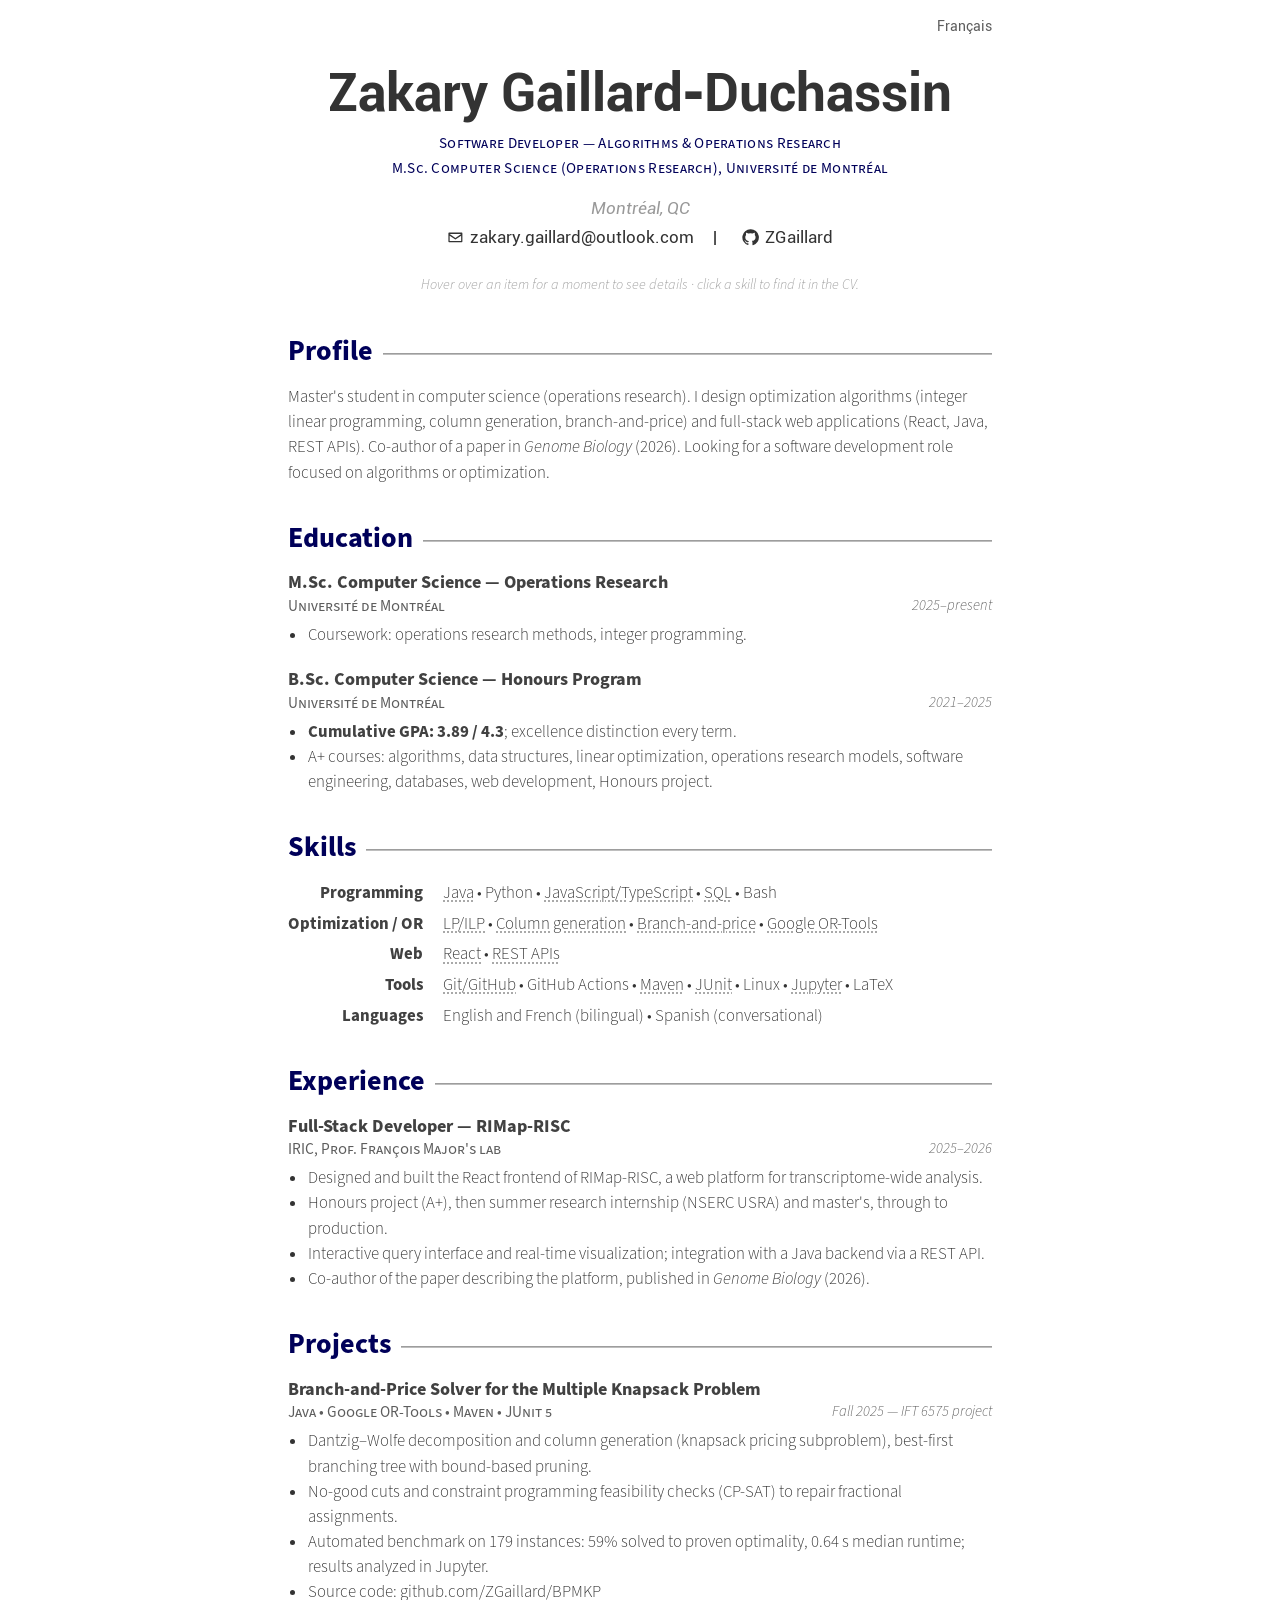
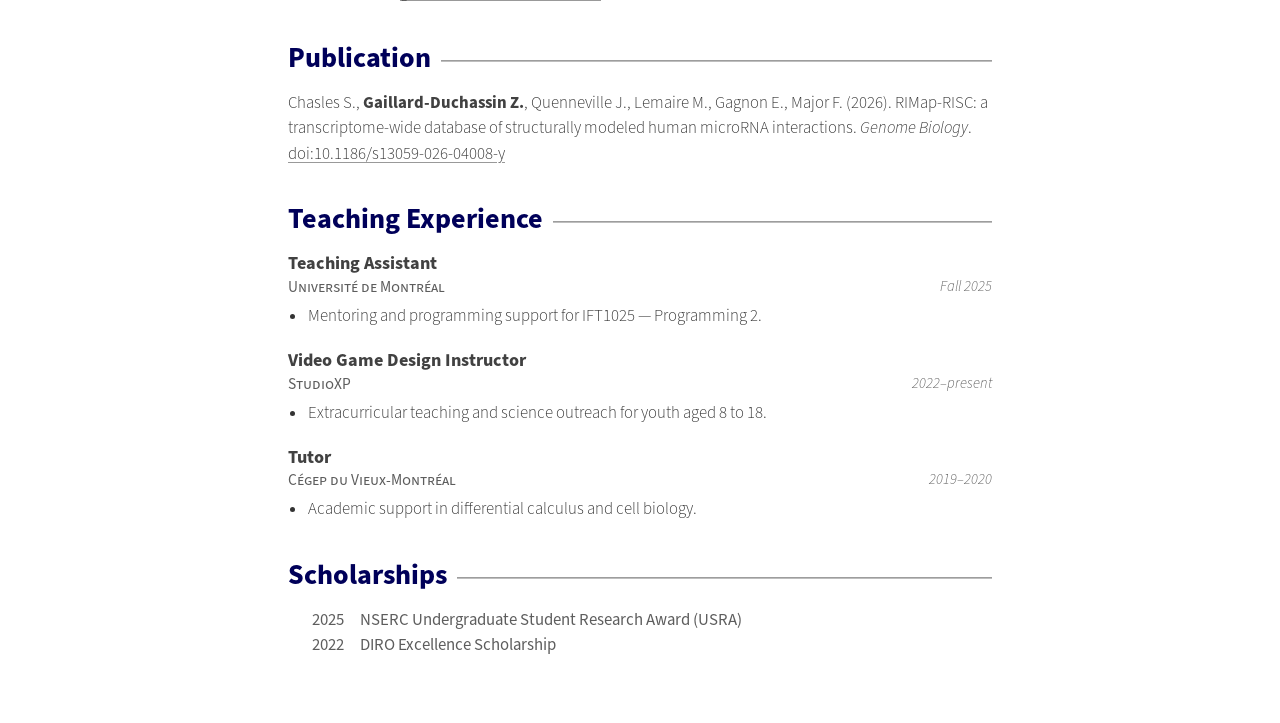
==== en/index.html @ 0fbe746b "Add English version, language switch and ZG favicon Co-Authored-By: Claude Opus 5.5 <noreply@anthrop" ====
<!doctype html>
<html lang="en">
<head>
  <meta charset="utf-8">
  <meta name="viewport" content="width=device-width, initial-scale=1">
  <title>Zakary Gaillard-Duchassin — CV</title>
  <meta name="description" content="Software developer — algorithms and operations research. M.Sc. Computer Science (Operations Research), Université de Montréal.">
  <meta name="color-scheme" content="light dark">
  <!-- Open Graph (link previews) -->
  <meta property="og:type" content="profile">
  <meta property="og:title" content="Zakary Gaillard-Duchassin — CV">
  <meta property="og:description" content="Software developer — algorithms and operations research. M.Sc. Computer Science (OR), Université de Montréal.">
  <meta property="og:locale" content="en_CA">
  <link rel="canonical" href="https://zgaillard.github.io/en/">
  <link rel="alternate" hreflang="fr" href="https://zgaillard.github.io/">
  <link rel="alternate" hreflang="en" href="https://zgaillard.github.io/en/">
  <link rel="alternate" hreflang="x-default" href="https://zgaillard.github.io/">
  <link rel="icon" href="../favicon.svg" type="image/svg+xml">
  <link rel="icon" href="../favicon.ico" sizes="48x48">
  <link rel="apple-touch-icon" href="../apple-touch-icon.png">
  <script>document.documentElement.classList.add('js');</script>
  <link rel="preload" href="../fonts/SourceSansPro-Light.woff2" as="font" type="font/woff2" crossorigin>
  <link rel="preload" href="../fonts/Roboto-Bold.woff2" as="font" type="font/woff2" crossorigin>
  <link rel="stylesheet" href="../styles.css">
  <script src="../app.js" defer></script>
</head>
<body>
<main class="cv">

  <!-- English version of /index.html. Keep ids and data-skills identical to the French page. -->

  <nav class="lang-switch" aria-label="Language">
    <a href="../" hreflang="fr" lang="fr">Français</a>
  </nav>

  <header class="cv-header">
    <h1 class="name">Zakary Gaillard&#8209;Duchassin</h1>
    <p class="position">Software Developer — Algorithms &amp; Operations Research</p>
    <p class="position">M.Sc. Computer Science (Operations Research), Université de Montréal</p>
    <p class="address">Montréal, QC</p>
    <ul class="social">
      <li>
        <svg class="icon" viewBox="0 0 24 24" aria-hidden="true"><path d="M3 5h18a1 1 0 0 1 1 1v12a1 1 0 0 1-1 1H3a1 1 0 0 1-1-1V6a1 1 0 0 1 1-1Zm.8 2v.3l8.2 5.5 8.2-5.5V7H3.8Zm16.4 2.7-7.6 5.1a1 1 0 0 1-1.2 0L3.8 9.7V17h16.4V9.7Z"/></svg>
        <a class="js-email" data-u="zakary.gaillard" data-d="outlook.com" href="#">zakary.gaillard [at] outlook.com</a>
      </li>
      <li>
        <svg class="icon" viewBox="0 0 24 24" aria-hidden="true"><path d="M12 .5a11.5 11.5 0 0 0-3.64 22.41c.58.1.79-.25.79-.56v-2c-3.2.7-3.87-1.37-3.87-1.37-.53-1.33-1.28-1.69-1.28-1.69-1.05-.71.08-.7.08-.7 1.15.08 1.76 1.19 1.76 1.19 1.03 1.76 2.7 1.25 3.36.96.1-.75.4-1.25.73-1.54-2.55-.29-5.24-1.28-5.24-5.69 0-1.26.45-2.28 1.19-3.09-.12-.29-.52-1.46.11-3.05 0 0 .97-.31 3.17 1.18a11 11 0 0 1 5.77 0c2.2-1.49 3.17-1.18 3.17-1.18.63 1.59.23 2.76.11 3.05.74.81 1.19 1.83 1.19 3.09 0 4.42-2.69 5.39-5.26 5.68.41.36.78 1.06.78 2.14v3.17c0 .31.21.67.8.56A11.5 11.5 0 0 0 12 .5Z"/></svg>
        <a href="https://github.com/ZGaillard">ZGaillard</a>
      </li>
    </ul>
    <p class="hint" id="hint" hidden></p>
  </header>

  <section id="profil">
    <h2>Profile</h2>
    <p class="paragraph" id="profil-resume">Master's student in computer science (operations research). I design optimization algorithms (integer linear programming, column generation, branch-and-price) and full-stack web applications (React, Java, REST APIs). Co-author of a paper in <i>Genome Biology</i> (2026). Looking for a software development role focused on algorithms or optimization.</p>
  </section>

  <section id="formation">
    <h2>Education</h2>

    <article class="entry item" id="msc" data-skills="plne">
      <div class="entry-head">
        <h3>M.Sc. Computer Science — Operations Research</h3>
        <p class="org">Université de Montréal</p>
        <p class="date"><time>2025</time>–present</p>
      </div>
      <ul>
        <li>Coursework: operations research methods, integer programming.</li>
      </ul>
      <div class="more" id="msc-more"><div class="more-inner">
        <table class="courses">
          <caption>Graduate courses</caption>
          <tr><td>IFT 6575</td><td>Operations Research Methods (project: branch-and-price solver)</td><td class="grade">A</td></tr>
          <tr><td>IFT 6551</td><td>Integer Programming</td><td class="grade"></td></tr>
        </table>
        <p>Department of Computer Science and Operations Research (DIRO), operations research specialization.</p>
      </div></div>
    </article>

    <article class="entry item" id="bsc" data-skills="plne sql">
      <div class="entry-head">
        <h3>B.Sc. Computer Science — Honours Program</h3>
        <p class="org">Université de Montréal</p>
        <p class="date"><time>2021</time>–<time>2025</time></p>
      </div>
      <ul>
        <li><strong>Cumulative GPA: 3.89&nbsp;/&nbsp;4.3</strong>; excellence distinction every term.</li>
        <li>A+ courses: algorithms, data structures, linear optimization, operations research models, software engineering, databases, web development, Honours project.</li>
      </ul>
      <div class="more" id="bsc-more"><div class="more-inner">
        <table class="courses">
          <caption>Courses completed with A+</caption>
          <tr><td>IFT 2125</td><td>Introduction to Algorithms</td><td class="grade">A+</td></tr>
          <tr><td>IFT 2015</td><td>Data Structures</td><td class="grade">A+</td></tr>
          <tr><td>IFT 2505</td><td>Linear Optimization</td><td class="grade">A+</td></tr>
          <tr><td>IFT 1575</td><td>Operations Research Models</td><td class="grade">A+</td></tr>
          <tr><td>IFT 2255</td><td>Software Engineering</td><td class="grade">A+</td></tr>
          <tr><td>IFT 2935</td><td>Databases</td><td class="grade">A+</td></tr>
          <tr><td>IFT 1005</td><td>Web Design and Development</td><td class="grade">A+</td></tr>
          <tr><td>IFT 3225</td><td>Internet Technologies</td><td class="grade">A+</td></tr>
          <tr><td>IFT 2105</td><td>Introduction to Theoretical Computer Science</td><td class="grade">A+</td></tr>
          <tr><td>IFT 2035</td><td>Programming Language Concepts</td><td class="grade">A+</td></tr>
          <tr><td>IFT 4055</td><td>Honours Computer Science Project (RIMap-RISC)</td><td class="grade">A+</td></tr>
        </table>
        <p>Also: machine learning (IFT 3395, A), data science (IFT 3700, A), operating systems (IFT 2245, A). Degree conferred October 2025.</p>
      </div></div>
    </article>
  </section>

  <section id="competences">
    <h2>Skills</h2>
    <dl class="skills">
      <div><dt>Programming</dt><dd><span class="tag" data-skill="java">Java</span> • <span class="tag" data-skill="python">Python</span> • <span class="tag" data-skill="js">JavaScript/TypeScript</span> • <span class="tag" data-skill="sql">SQL</span> • <span class="tag" data-skill="bash">Bash</span></dd></div>
      <div><dt>Optimization / OR</dt><dd><span class="tag" data-skill="plne">LP/ILP</span> • <span class="tag" data-skill="colgen">Column generation</span> • <span class="tag" data-skill="bnp">Branch-and-price</span> • <span class="tag" data-skill="ortools">Google OR-Tools</span></dd></div>
      <div><dt>Web</dt><dd><span class="tag" data-skill="react">React</span> • <span class="tag" data-skill="rest">REST APIs</span></dd></div>
      <div><dt>Tools</dt><dd><span class="tag" data-skill="git">Git/GitHub</span> • <span class="tag" data-skill="gha">GitHub Actions</span> • <span class="tag" data-skill="maven">Maven</span> • <span class="tag" data-skill="junit">JUnit</span> • <span class="tag" data-skill="linux">Linux</span> • <span class="tag" data-skill="jupyter">Jupyter</span> • <span class="tag" data-skill="latex">LaTeX</span></dd></div>
      <div><dt>Languages</dt><dd>English and French (bilingual) • Spanish (conversational)</dd></div>
    </dl>
  </section>

  <section id="experience">
    <h2>Experience</h2>

    <article class="entry item" id="rimap-risc" data-skills="js react rest">
      <div class="entry-head">
        <h3>Full-Stack Developer — RIMap-RISC</h3>
        <p class="org">IRIC, Prof. François Major's lab</p>
        <p class="date"><time>2025</time>–<time>2026</time></p>
      </div>
      <ul>
        <li>Designed and built the React frontend of RIMap-RISC, a web platform for transcriptome-wide analysis.</li>
        <li>Honours project (A+), then summer research internship (NSERC USRA) and master's, through to production.</li>
        <li>Interactive query interface and real-time visualization; integration with a Java backend via a REST API.</li>
        <li>Co-author of the paper describing the platform, published in <i>Genome Biology</i> (2026).</li>
      </ul>
      <div class="more" id="rimap-risc-more"><div class="more-inner">
        <p>RIMap-RISC models every plausible interaction between microRNAs and human transcripts (GENCODE v46 annotations, miRBase identifiers): position, duplex structure, free energy, dissociation constant, accessibility and conservation.</p>
        <ul>
          <li><strong>Frontend (my contribution):</strong> parameter selection (seed type, K<sub>D</sub> threshold, accessibility, transcript regions, conservation) or three preset modes (STRINGENT, DEFAULT, PERMISSIVE); real-time results with visualizations of accessibility, secondary structures and interaction annotations.</li>
          <li><strong>Architecture:</strong> React frontend, Java backend driving RNA folding (MC-Flashfold), public REST API and server-side caching for repeated queries.</li>
          <li><strong>Timeline:</strong> Honours project (winter 2025) → NSERC USRA summer internship (summer 2025) → master's, through to publication.</li>
        </ul>
        <p class="links"><a href="https://rimap-risc.major.iric.ca">Live platform</a> · <a href="https://doi.org/10.1186/s13059-026-04008-y">Paper</a></p>
      </div></div>
    </article>
  </section>

  <section id="projets">
    <h2>Projects</h2>

    <article class="entry item" id="bpmkp" data-skills="java plne colgen bnp ortools maven junit jupyter git">
      <div class="entry-head">
        <h3>Branch-and-Price Solver for the Multiple Knapsack Problem</h3>
        <p class="org">Java • Google OR-Tools • Maven • JUnit 5</p>
        <p class="date">Fall <time>2025</time> — IFT 6575 project</p>
      </div>
      <ul>
        <li>Dantzig–Wolfe decomposition and column generation (knapsack pricing subproblem), best-first branching tree with bound-based pruning.</li>
        <li>No-good cuts and constraint programming feasibility checks (CP-SAT) to repair fractional assignments.</li>
        <li>Automated benchmark on 179&nbsp;instances: 59% solved to proven optimality, 0.64&nbsp;s median runtime; results analyzed in Jupyter.</li>
        <li>Source code: <a href="https://github.com/ZGaillard/BPMKP">github.com/ZGaillard/BPMKP</a></li>
      </ul>
      <div class="more" id="bpmkp-more"><div class="more-inner">
        <p>Course project for IFT 6575 — Operations Research Methods (grade: A).</p>
        <div class="stats">
          <div><b>179</b><span>instances</span></div>
          <div><b>58.7%</b><span>proven optimal</span></div>
          <div><b>0.64&nbsp;s</b><span>median runtime</span></div>
          <div><b>3</b><span>nodes (median)</span></div>
        </div>
        <ol class="flow">
          <li><strong>Dantzig–Wolfe master</strong> built from the L2 relaxation, seeded with greedy patterns.</li>
          <li><strong>Column generation:</strong> solve the restricted master (OR-Tools), read the dual values, and solve a knapsack pricing subproblem to add profitable patterns.</li>
          <li><strong>Best-first branch-and-price</strong> on fractional item-selection variables, with bound-based pruning.</li>
          <li><strong>Repair:</strong> when item selection is integral but the assignment is fractional, a CP-SAT model checks feasibility; infeasible sets become no-good cuts.</li>
        </ol>
        <p>Benchmark (600&nbsp;s time limit, 1% gap): 41.3% of instances stopped at the 1% gap; mean runtime 12.7&nbsp;s, 90th percentile 38&nbsp;s, maximum 204&nbsp;s.</p>
      </div></div>
    </article>
  </section>

  <section id="publication">
    <h2>Publication</h2>
    <div class="item" id="pub-rimap">
      <p class="paragraph">Chasles S., <strong>Gaillard-Duchassin Z.</strong>, Quenneville J., Lemaire M., Gagnon E., Major F. (2026). RIMap-RISC: a transcriptome-wide database of structurally modeled human microRNA interactions. <i>Genome Biology</i>. <a href="https://doi.org/10.1186/s13059-026-04008-y">doi:10.1186/s13059-026-04008-y</a></p>
      <div class="more" id="pub-rimap-more"><div class="more-inner">
        <p>A web-accessible database for transcriptome-wide modeling of human microRNA targeting, integrating duplex-structure prediction within a biophysical framework that models the architecture of the RISC complex.</p>
        <p><strong>My contribution:</strong> the platform's frontend (with F. Major), and manuscript writing and revision with the other authors.</p>
      </div></div>
    </div>
  </section>

  <section id="enseignement">
    <h2>Teaching Experience</h2>

    <article class="entry item" id="ta-ift1025" data-skills="java git">
      <div class="entry-head">
        <h3>Teaching Assistant</h3>
        <p class="org">Université de Montréal</p>
        <p class="date">Fall <time>2025</time></p>
      </div>
      <ul>
        <li>Mentoring and programming support for IFT1025 — Programming 2.</li>
      </ul>
      <div class="more" id="ta-ift1025-more"><div class="more-inner">
        <ul>
          <li>Created the Java starter project for assignment 1 (ecosystem simulation): object-oriented programming, MVC architecture, deterministic random generator, collaborative work on GitHub.</li>
          <li>Created an example repository to introduce students to Git and GitHub.</li>
        </ul>
      </div></div>
    </article>

    <article class="entry item" id="studioxp">
      <div class="entry-head">
        <h3>Video Game Design Instructor</h3>
        <p class="org">StudioXP</p>
        <p class="date"><time>2022</time>–present</p>
      </div>
      <ul>
        <li>Extracurricular teaching and science outreach for youth aged 8 to 18.</li>
      </ul>
    </article>

    <article class="entry item" id="tuteur-cvm">
      <div class="entry-head">
        <h3>Tutor</h3>
        <p class="org">Cégep du Vieux-Montréal</p>
        <p class="date"><time>2019</time>–<time>2020</time></p>
      </div>
      <ul>
        <li>Academic support in differential calculus and cell biology.</li>
      </ul>
    </article>
  </section>

  <section id="bourses">
    <h2>Scholarships</h2>
    <ul class="honors">
      <li class="item" id="bourse-crsng"><time>2025</time><span>NSERC Undergraduate Student Research Award (USRA)</span></li>
      <li class="item" id="bourse-diro"><time>2022</time><span>DIRO Excellence Scholarship</span></li>
    </ul>
  </section>

</main>

<div class="filterbar" id="filterbar" role="status" aria-live="polite" hidden>
  <button type="button" id="filterbar-text" class="filterbar-text"></button>
  <button type="button" id="filterbar-clear" aria-label="Clear filter">✕</button>
</div>

</body>
</html>
---- styles.css ----
/* ------------------------------------------------------------------
   Web CV — mirrors the Awesome-CV LaTeX layout (CV_2026-10)
   ------------------------------------------------------------------ */

/* Fonts: same families as the PDF (subset, self-hosted) */
@font-face { font-family: "Source Sans Pro"; src: url("fonts/SourceSansPro-Light.woff2") format("woff2"); font-weight: 300; font-style: normal; font-display: swap; }
@font-face { font-family: "Source Sans Pro"; src: url("fonts/SourceSansPro-LightIt.woff2") format("woff2"); font-weight: 300; font-style: italic; font-display: swap; }
@font-face { font-family: "Source Sans Pro"; src: url("fonts/SourceSansPro-Regular.woff2") format("woff2"); font-weight: 400; font-style: normal; font-display: swap; }
@font-face { font-family: "Source Sans Pro"; src: url("fonts/SourceSansPro-Bold.woff2") format("woff2"); font-weight: 700; font-style: normal; font-display: swap; }
@font-face { font-family: "Roboto"; src: url("fonts/Roboto-Regular.woff2") format("woff2"); font-weight: 400; font-style: normal; font-display: swap; }
@font-face { font-family: "Roboto"; src: url("fonts/Roboto-Italic.woff2") format("woff2"); font-weight: 400; font-style: italic; font-display: swap; }
@font-face { font-family: "Roboto"; src: url("fonts/Roboto-Bold.woff2") format("woff2"); font-weight: 700; font-style: normal; font-display: swap; }

/* Colors: taken from awesome-cv.cls */
:root {
  --bg: #ffffff;
  --accent: #000059;     /* \definecolor{awesome}{HTML}{000059} */
  --text: #333333;       /* text      */
  --darktext: #414141;   /* darktext  */
  --graytext: #5d5d5d;   /* graytext  */
  --lighttext: #999999;  /* lighttext */
  --rule: #5d5d5d;

  --body: "Source Sans Pro", "Source Sans 3", system-ui, sans-serif;
  --header: "Roboto", system-ui, sans-serif;
  --measure: 46rem;
}

/* Dark mode follows the system setting */
@media (prefers-color-scheme: dark) {
  :root {
    --bg: #121418;
    --accent: #9fa8ff;
    --text: #d6d6d6;
    --darktext: #e6e6e6;
    --graytext: #a9a9a9;
    --lighttext: #8a8a8a;
    --rule: #555a63;
  }
}

*, *::before, *::after { box-sizing: border-box; }

html { -webkit-text-size-adjust: 100%; }

body {
  margin: 0;
  background: var(--bg);
  color: var(--text);
  font-family: var(--body);
  font-weight: 300;
  font-size: clamp(0.95rem, 0.9rem + 0.25vw, 1.05rem);
  line-height: 1.5;
}

a { color: inherit; text-decoration-color: var(--lighttext); text-underline-offset: 0.15em; }
a:hover { color: var(--accent); text-decoration-color: currentColor; }

strong { font-weight: 700; color: var(--darktext); }
sub, sup { line-height: 0; }

.cv {
  position: relative;
  max-width: var(--measure);
  margin: 0 auto;
  padding: clamp(2rem, 6vw, 4rem) 1rem 4rem;
}

/* ---------- Header ---------- */
.lang-switch {
  position: absolute;
  top: 1rem;
  right: 1rem;
  font-family: var(--header);
  font-size: 0.9rem;
}
.lang-switch a { color: var(--graytext); text-decoration: none; }
.lang-switch a:hover { color: var(--accent); }

.cv-header { text-align: center; margin-bottom: 2.5rem; }

.name {
  margin: 0 0 0.6rem;
  font-family: var(--header);
  font-weight: 700;
  font-size: clamp(2rem, 1.2rem + 4vw, 3.3rem);
  line-height: 1.1;
  color: var(--text);
}

.position {
  margin: 0.15rem 0 0;
  font-weight: 400;
  font-variant: small-caps;
  font-size: 0.95rem;
  letter-spacing: 0.02em;
  color: var(--accent);
}

.address {
  margin: 1rem 0 0.25rem;
  font-family: var(--header);
  font-style: italic;
  color: var(--lighttext);
}

.social {
  list-style: none;
  margin: 0;
  padding: 0;
  display: flex;
  flex-wrap: wrap;
  justify-content: center;
  gap: 0.25rem 0;
  font-family: var(--header);
  font-weight: 400;
}
.social li { display: inline-flex; align-items: center; gap: 0.4em; }
.social li + li::before {
  content: "|";
  margin: 0 1.1em;
  color: var(--text);
}
.social a { text-decoration: none; overflow-wrap: anywhere; }
.icon { width: 1em; height: 1em; fill: currentColor; flex: none; }

/* ---------- Sections ---------- */
section { margin-top: 2.25rem; }

h2 {
  display: flex;
  align-items: baseline;
  gap: 0.6rem;
  margin: 0 0 1rem;
  font-size: clamp(1.45rem, 1.2rem + 1vw, 1.75rem);
  font-weight: 700;
  line-height: 1.2;
  color: var(--accent);
}
/* the gray rule after the section title */
h2::after {
  content: "";
  flex: 1;
  border-bottom: 1.5px solid var(--rule);
  transform: translateY(-0.2em);
}

.paragraph { margin: 0; }

/* ---------- Entries ---------- */
.entry + .entry { margin-top: 1.25rem; }

.entry-head {
  display: grid;
  grid-template-columns: 1fr auto;
  column-gap: 1rem;
}
.entry-head h3 {
  grid-column: 1 / -1;
  margin: 0;
  font-size: 1.08em;
  font-weight: 700;
  line-height: 1.3;
  color: var(--darktext);
}
.org {
  margin: 0;
  font-weight: 400;
  font-variant: small-caps;
  font-size: 0.92em;
  color: var(--graytext);
}
.date {
  margin: 0;
  font-style: italic;
  font-size: 0.88em;
  color: var(--graytext);
  text-align: right;
  white-space: nowrap;
}

.entry ul {
  margin: 0.3rem 0 0;
  padding-left: 1.1rem;
}
.entry li { padding-left: 0.15rem; }
.entry li::marker { color: var(--text); font-size: 0.8em; }

/* ---------- Skills ---------- */
.skills {
  display: grid;
  grid-template-columns: max-content 1fr;
  gap: 0.35rem 1.25rem;
  margin: 0;
}
.skills > div { display: contents; }
.skills dt {
  font-weight: 700;
  color: var(--darktext);
  text-align: right;
}
.skills dd { margin: 0; }

/* ---------- Honors ---------- */
.honors { list-style: none; margin: 0; padding: 0; }
.honors li {
  display: grid;
  grid-template-columns: 3.5rem 1fr;
  gap: 1rem;
  font-weight: 400;
  color: var(--graytext);
}
.honors time { text-align: right; }

/* ---------- Header hint ---------- */
.hint {
  margin: 1.5rem auto 0;
  max-width: 34rem;
  font-size: 0.85em;
  font-style: italic;
  color: var(--lighttext);
}

/* ==================================================================
   Interactive layer (app.js)
   ================================================================== */

/* ---------- Items ---------- */
.item { position: relative; }

/* accent bar on the left: fills while hovering, stays while open / matched */
.item::before {
  content: "";
  position: absolute;
  left: -0.85rem;
  top: 0.15rem;
  bottom: 0.15rem;
  width: 2px;
  border-radius: 2px;
  background: var(--accent);
  transform: scaleY(0);
  transform-origin: top;
  transition: transform 0.2s ease;
}
.item.is-pending::before { transform: scaleY(1); transition: transform 0.7s linear; }
.item.is-open::before,
.filtering .item.match::before { transform: scaleY(1); }

.item.has-more { cursor: pointer; }
.item.has-more:focus { outline: none; }
.item.has-more:focus-visible {
  outline: 2px solid var(--accent);
  outline-offset: 6px;
  border-radius: 2px;
}

/* ---------- Dimming: focus mode & filter mode ---------- */
.cv-header, h2, .skills, #profil-resume, .item {
  transition: opacity 0.25s ease;
}
.has-focus :is(.cv-header, h2, .skills, #profil-resume, .item:not(.is-open)) { opacity: 0.25; }
.filtering:not(.has-focus) .item:not(.match) { opacity: 0.3; }

/* ---------- Details panel ---------- */
.more-inner { font-size: 0.95em; }
.more-inner > :first-child { margin-top: 0.75rem; }
.more-inner > :last-child { margin-bottom: 0.25rem; }
.more-inner p { margin: 0.6rem 0 0; }
.more-inner ul, .more-inner ol { margin: 0.6rem 0 0; padding-left: 1.1rem; }
.more-inner li + li { margin-top: 0.3rem; }
.more-inner .links a { font-weight: 400; }

/* animated open/close (grid-rows trick); without JS, details are simply shown */
.js .more {
  display: grid;
  grid-template-rows: 0fr;
  opacity: 0;
  transition: grid-template-rows 0.35s ease, opacity 0.3s ease;
}
.js .item.is-open .more { grid-template-rows: 1fr; opacity: 1; }
.js .more-inner { overflow: hidden; min-height: 0; }

/* course tables */
.courses {
  width: 100%;
  border-collapse: collapse;
  font-variant-numeric: tabular-nums;
}
.courses caption {
  text-align: left;
  font-weight: 400;
  font-variant: small-caps;
  color: var(--graytext);
  padding-bottom: 0.25rem;
}
.courses td { padding: 0.12rem 0; vertical-align: baseline; }
.courses td:first-child { width: 5.5rem; white-space: nowrap; color: var(--graytext); }
.courses .grade { width: 2.5rem; text-align: right; font-weight: 700; color: var(--darktext); }

/* stat tiles */
.stats {
  display: grid;
  grid-template-columns: repeat(4, 1fr);
  gap: 0.75rem;
}
.stats div { display: flex; flex-direction: column; }
.stats b { font-size: 1.45em; font-weight: 700; line-height: 1.15; color: var(--accent); }
.stats span { font-size: 0.85em; color: var(--graytext); }

/* ---------- Skill tags ---------- */
button.tag {
  font: inherit;
  color: inherit;
  background: none;
  border: 0;
  padding: 0;
  cursor: pointer;
  text-decoration: underline dotted var(--lighttext);
  text-underline-offset: 0.2em;
  border-radius: 3px;
}
button.tag:hover { color: var(--accent); text-decoration-color: currentColor; }
button.tag:focus-visible { outline: 2px solid var(--accent); outline-offset: 2px; }
button.tag[aria-pressed="true"] {
  color: var(--bg);
  background: var(--accent);
  text-decoration: none;
  box-shadow: 0 0 0 0.18em var(--accent); /* pads the highlight without shifting the layout */
}

/* ---------- Filter bar ---------- */
.filterbar {
  position: fixed;
  left: 50%;
  bottom: max(1rem, env(safe-area-inset-bottom));
  transform: translateX(-50%);
  display: flex;
  align-items: center;
  gap: 0.25rem;
  max-width: calc(100% - 2rem);
  padding: 0.35rem 0.4rem 0.35rem 1rem;
  border-radius: 999px;
  background: var(--darktext);
  color: var(--bg);
  font-weight: 400;
  box-shadow: 0 4px 18px rgba(0, 0, 0, 0.18);
  z-index: 10;
}
.filterbar[hidden] { display: none; }
.filterbar button {
  font: inherit;
  color: inherit;
  background: none;
  border: 0;
  cursor: pointer;
  border-radius: 999px;
}
.filterbar-text { padding: 0.15rem 0.4rem; white-space: nowrap; overflow: hidden; text-overflow: ellipsis; }
#filterbar-clear { width: 1.9rem; height: 1.9rem; line-height: 1; }
.filterbar button:hover { background: rgba(127, 127, 127, 0.25); }
.filterbar button:focus-visible { outline: 2px solid var(--bg); outline-offset: -2px; }

@media (prefers-reduced-motion: reduce) {
  .item::before, .item.is-pending::before, .js .more,
  .cv-header, h2, .skills, #profil-resume, .item { transition: none; }
}

/* ---------- Phone layout ---------- */
@media (max-width: 600px) {
  .entry-head { grid-template-columns: 1fr; }
  .date { text-align: left; }

  .skills { grid-template-columns: 1fr; gap: 0; }
  .skills dt { text-align: left; }
  .skills dd { margin-bottom: 0.6rem; }

  .honors li { grid-template-columns: 3rem 1fr; gap: 0.5rem; }
  .honors time { text-align: left; }

  .stats { grid-template-columns: repeat(2, 1fr); }
  .item::before { left: -0.6rem; }

  /* stack contact links instead of pipe separators */
  .social { flex-direction: column; align-items: center; }
  .social li + li::before { content: none; }
}

/* ---------- Print ---------- */
@media print {
  :root { --bg: #fff; --accent: #000059; --text: #333; --darktext: #414141; --graytext: #5d5d5d; --lighttext: #999; --rule: #5d5d5d; }
  body { font-size: 10pt; }
  .cv { padding: 0; max-width: none; }
  a { text-decoration: none; }
  .entry, .skills, .honors li { break-inside: avoid; }
  .hint, .filterbar, .lang-switch, .item::before { display: none !important; }
  .item, h2, .skills, .cv-header, #profil-resume { opacity: 1 !important; }
  .js .more { grid-template-rows: 1fr; opacity: 1; }
  h2 { break-after: avoid; }
}
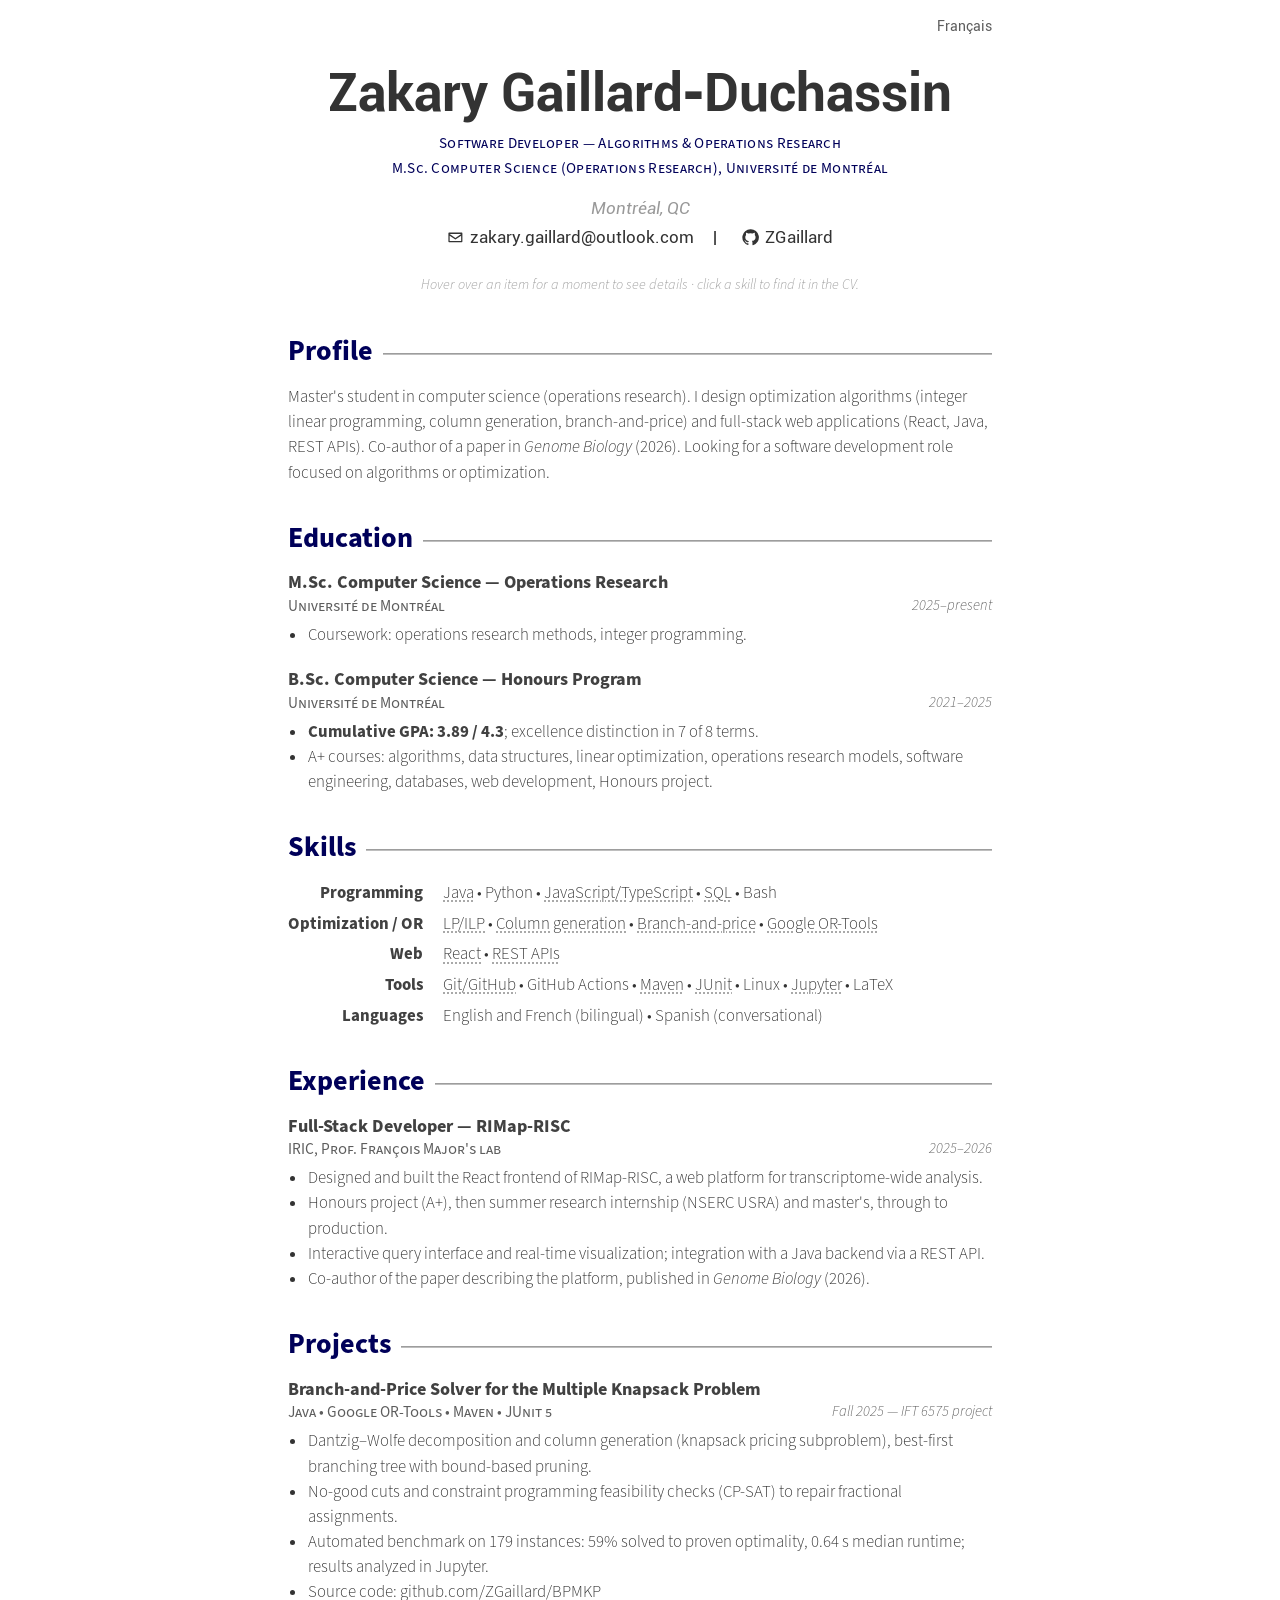
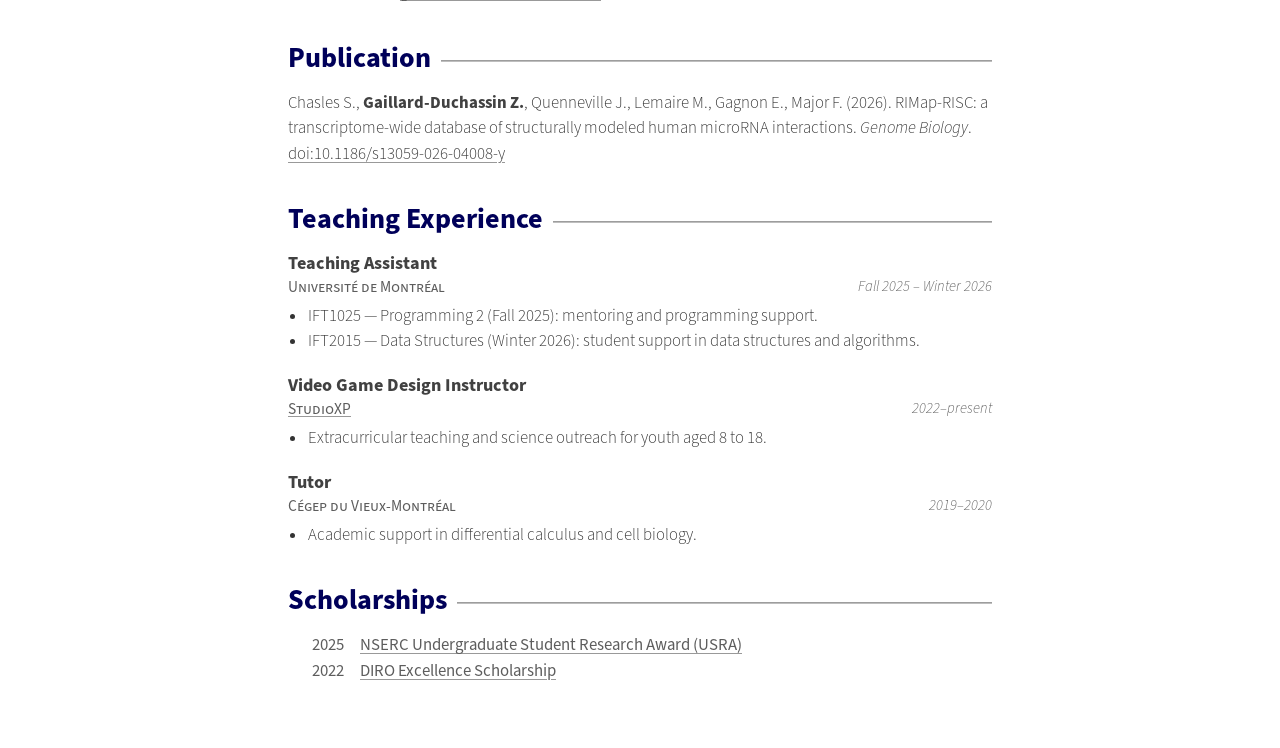
==== commit bc435d78: "Link scholarships and StudioXP, add IFT2015 TA, fix grades - Scholarship names link to NSERC USRA an" ====
--- a/en/index.html
+++ b/en/index.html
@@ -85,7 +85,7 @@
         <p class="date"><time>2021</time>–<time>2025</time></p>
       </div>
       <ul>
-        <li><strong>Cumulative GPA: 3.89&nbsp;/&nbsp;4.3</strong>; excellence distinction every term.</li>
+        <li><strong>Cumulative GPA: 3.89&nbsp;/&nbsp;4.3</strong>; excellence distinction in 7&nbsp;of&nbsp;8 terms.</li>
         <li>A+ courses: algorithms, data structures, linear optimization, operations research models, software engineering, databases, web development, Honours project.</li>
       </ul>
       <div class="more" id="bsc-more"><div class="more-inner">
@@ -101,6 +101,9 @@
           <tr><td>IFT 3225</td><td>Internet Technologies</td><td class="grade">A+</td></tr>
           <tr><td>IFT 2105</td><td>Introduction to Theoretical Computer Science</td><td class="grade">A+</td></tr>
           <tr><td>IFT 2035</td><td>Programming Language Concepts</td><td class="grade">A+</td></tr>
+          <tr><td>IFT 1227</td><td>Computer Architecture 1</td><td class="grade">A+</td></tr>
+          <tr><td>MAT 1600</td><td>Linear Algebra</td><td class="grade">A+</td></tr>
+          <tr><td>IFT 6292</td><td>Molecular Bioinformatics (graduate level)</td><td class="grade">A+</td></tr>
           <tr><td>IFT 4055</td><td>Honours Computer Science Project (RIMap-RISC)</td><td class="grade">A+</td></tr>
         </table>
         <p>Also: machine learning (IFT 3395, A), data science (IFT 3700, A), operating systems (IFT 2245, A). Degree conferred October 2025.</p>
@@ -194,19 +197,20 @@
   <section id="enseignement">
     <h2>Teaching Experience</h2>
 
-    <article class="entry item" id="ta-ift1025" data-skills="java git">
+    <article class="entry item" id="ta-udem" data-skills="java git">
       <div class="entry-head">
         <h3>Teaching Assistant</h3>
         <p class="org">Université de Montréal</p>
-        <p class="date">Fall <time>2025</time></p>
-      </div>
-      <ul>
-        <li>Mentoring and programming support for IFT1025 — Programming 2.</li>
-      </ul>
-      <div class="more" id="ta-ift1025-more"><div class="more-inner">
+        <p class="date">Fall <time>2025</time> – Winter <time>2026</time></p>
+      </div>
+      <ul>
+        <li>IFT1025 — Programming 2 (Fall 2025): mentoring and programming support.</li>
+        <li>IFT2015 — Data Structures (Winter 2026): student support in data structures and algorithms.</li>
+      </ul>
+      <div class="more" id="ta-udem-more"><div class="more-inner">
         <ul>
-          <li>Created the Java starter project for assignment 1 (ecosystem simulation): object-oriented programming, MVC architecture, deterministic random generator, collaborative work on GitHub.</li>
-          <li>Created an example repository to introduce students to Git and GitHub.</li>
+          <li>IFT1025: created the Java starter project for assignment 1 (ecosystem simulation): object-oriented programming, MVC architecture, deterministic random generator, collaborative work on GitHub.</li>
+          <li>IFT1025: created an example repository to introduce students to Git and GitHub.</li>
         </ul>
       </div></div>
     </article>
@@ -214,7 +218,7 @@
     <article class="entry item" id="studioxp">
       <div class="entry-head">
         <h3>Video Game Design Instructor</h3>
-        <p class="org">StudioXP</p>
+        <p class="org"><a href="https://www.studioxp.ca/" hreflang="fr">StudioXP</a></p>
         <p class="date"><time>2022</time>–present</p>
       </div>
       <ul>
@@ -237,8 +241,8 @@
   <section id="bourses">
     <h2>Scholarships</h2>
     <ul class="honors">
-      <li class="item" id="bourse-crsng"><time>2025</time><span>NSERC Undergraduate Student Research Award (USRA)</span></li>
-      <li class="item" id="bourse-diro"><time>2022</time><span>DIRO Excellence Scholarship</span></li>
+      <li class="item" id="bourse-crsng"><time>2025</time><span><a href="https://www.nserc-crsng.gc.ca/students-etudiants/ug-pc/usra-brpc_eng.asp">NSERC Undergraduate Student Research Award (USRA)</a></span></li>
+      <li class="item" id="bourse-diro"><time>2022</time><span><a href="https://diro.umontreal.ca/ressources-services/soutien-financier/" hreflang="fr">DIRO Excellence Scholarship</a></span></li>
     </ul>
   </section>
 
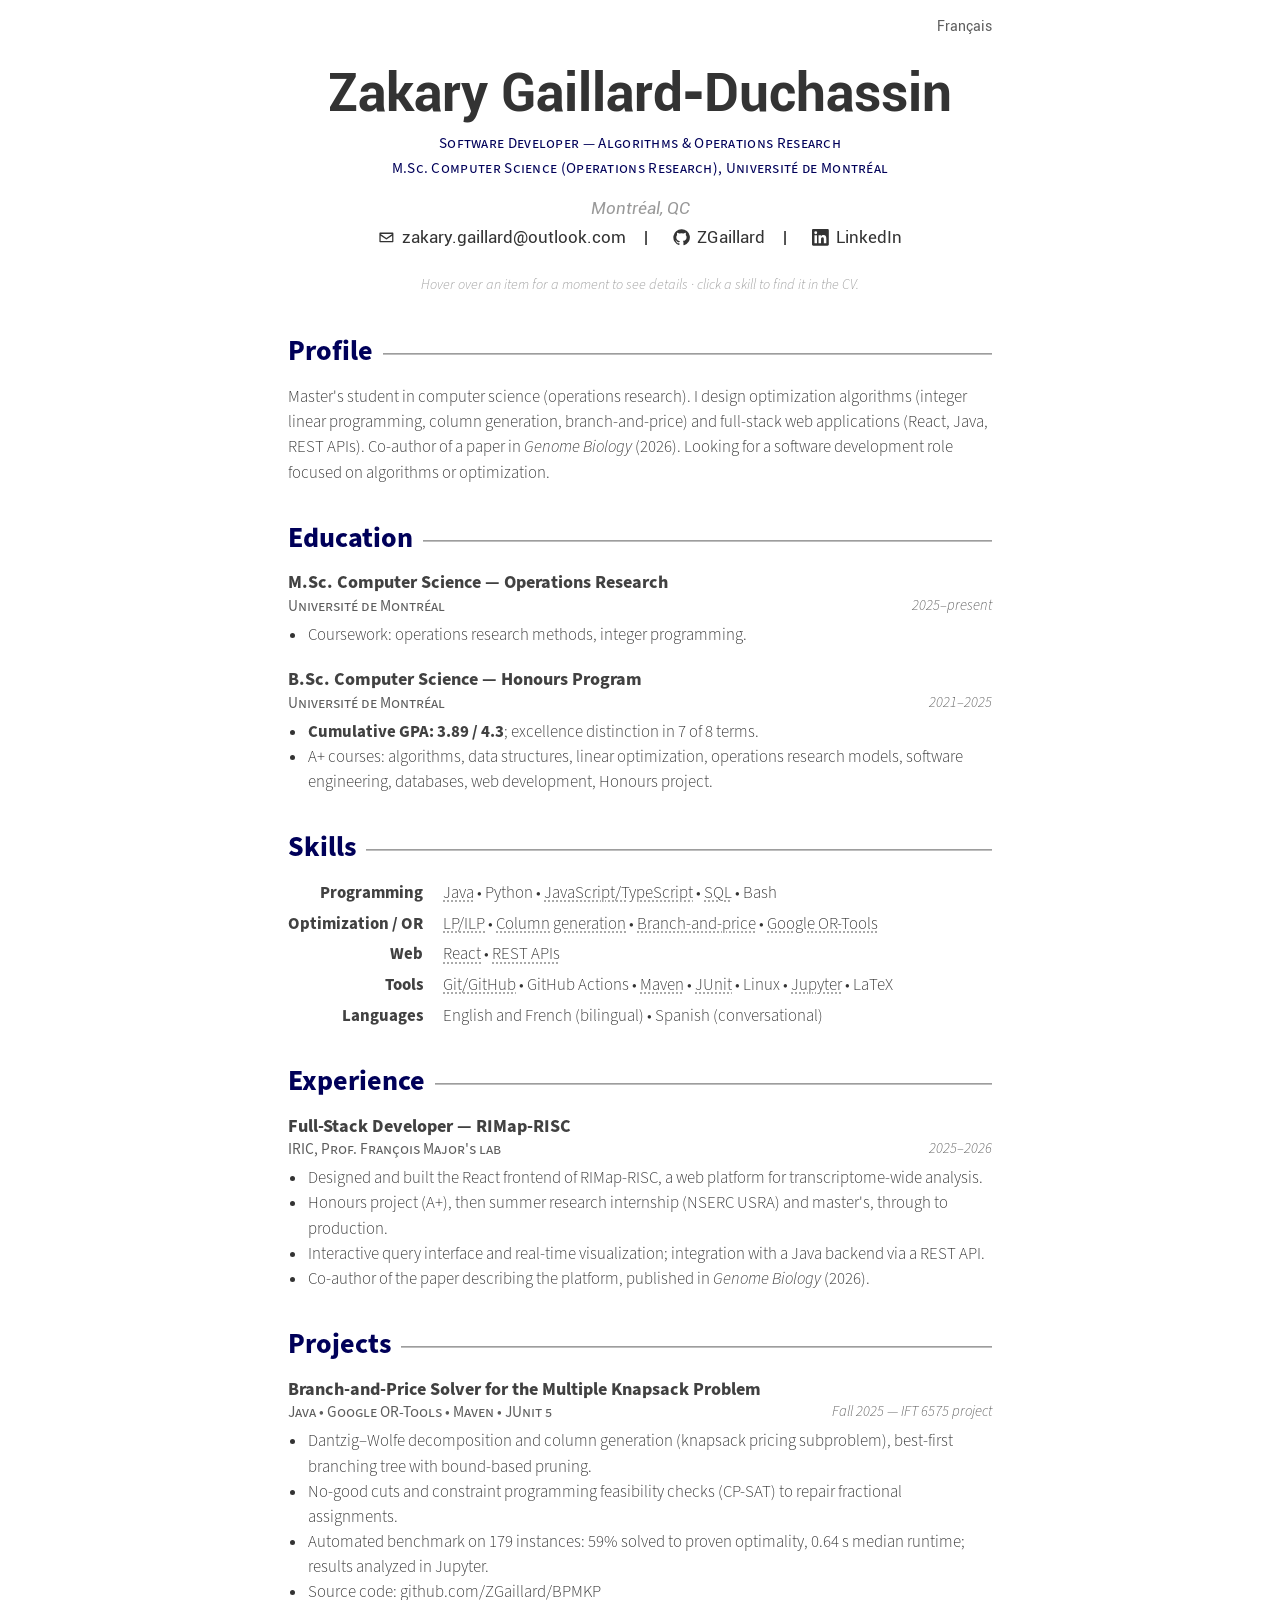
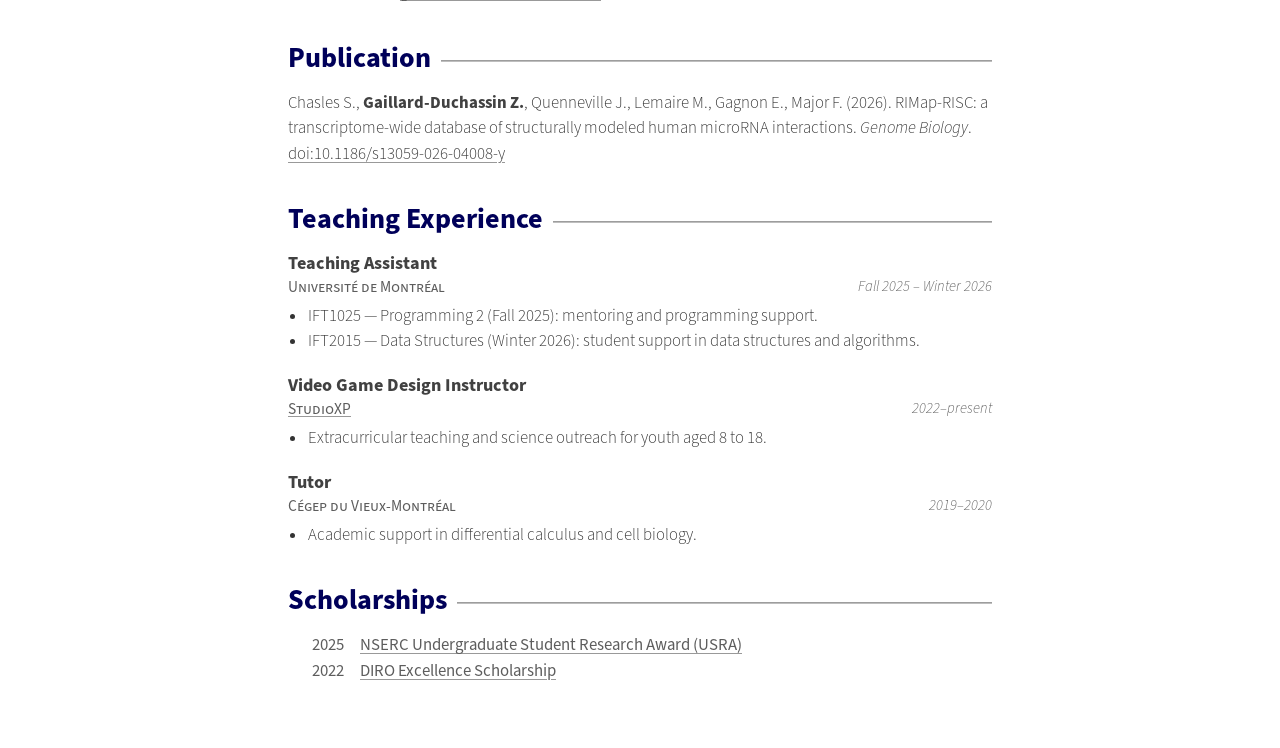
==== commit 63730d2a: "Add LinkedIn link to header Co-Authored-By: Claude Opus 5.5 <noreply@anthropic.com>" ====
--- a/en/index.html
+++ b/en/index.html
@@ -47,6 +47,10 @@
         <svg class="icon" viewBox="0 0 24 24" aria-hidden="true"><path d="M12 .5a11.5 11.5 0 0 0-3.64 22.41c.58.1.79-.25.79-.56v-2c-3.2.7-3.87-1.37-3.87-1.37-.53-1.33-1.28-1.69-1.28-1.69-1.05-.71.08-.7.08-.7 1.15.08 1.76 1.19 1.76 1.19 1.03 1.76 2.7 1.25 3.36.96.1-.75.4-1.25.73-1.54-2.55-.29-5.24-1.28-5.24-5.69 0-1.26.45-2.28 1.19-3.09-.12-.29-.52-1.46.11-3.05 0 0 .97-.31 3.17 1.18a11 11 0 0 1 5.77 0c2.2-1.49 3.17-1.18 3.17-1.18.63 1.59.23 2.76.11 3.05.74.81 1.19 1.83 1.19 3.09 0 4.42-2.69 5.39-5.26 5.68.41.36.78 1.06.78 2.14v3.17c0 .31.21.67.8.56A11.5 11.5 0 0 0 12 .5Z"/></svg>
         <a href="https://github.com/ZGaillard">ZGaillard</a>
       </li>
+      <li>
+        <svg class="icon" viewBox="0 0 24 24" aria-hidden="true"><path d="M20.45 20.45h-3.55v-5.57c0-1.33-.03-3.04-1.85-3.04-1.85 0-2.14 1.45-2.14 2.94v5.67H9.35V9h3.41v1.56h.05c.48-.9 1.64-1.85 3.37-1.85 3.6 0 4.27 2.37 4.27 5.46v6.28ZM5.34 7.43a2.06 2.06 0 1 1 0-4.13 2.06 2.06 0 0 1 0 4.13ZM7.12 20.45H3.56V9h3.56v11.45ZM22.22 0H1.77C.79 0 0 .77 0 1.73v20.54C0 23.23.79 24 1.77 24h20.45c.98 0 1.78-.77 1.78-1.73V1.73C24 .77 23.2 0 22.22 0Z"/></svg>
+        <a href="https://www.linkedin.com/in/zakary-gaillard-duchassin-420137331/">LinkedIn</a>
+      </li>
     </ul>
     <p class="hint" id="hint" hidden></p>
   </header>
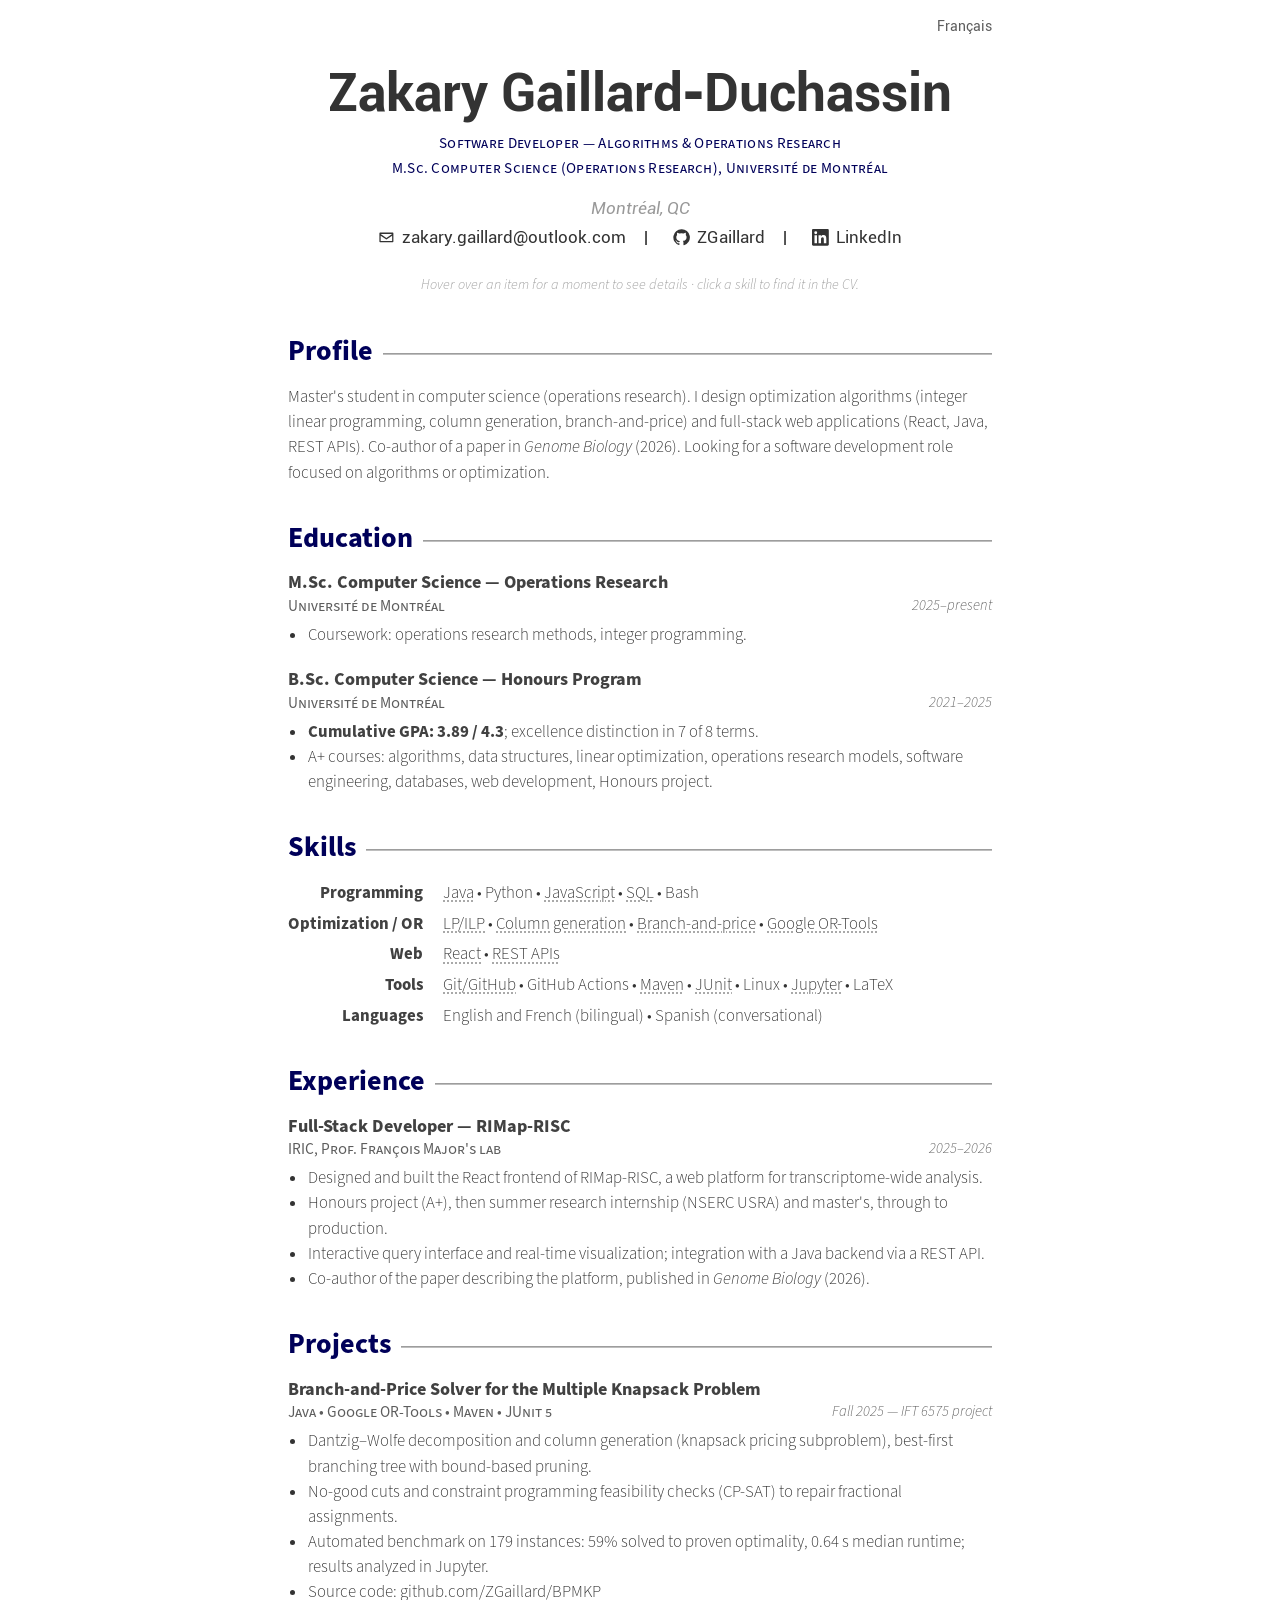
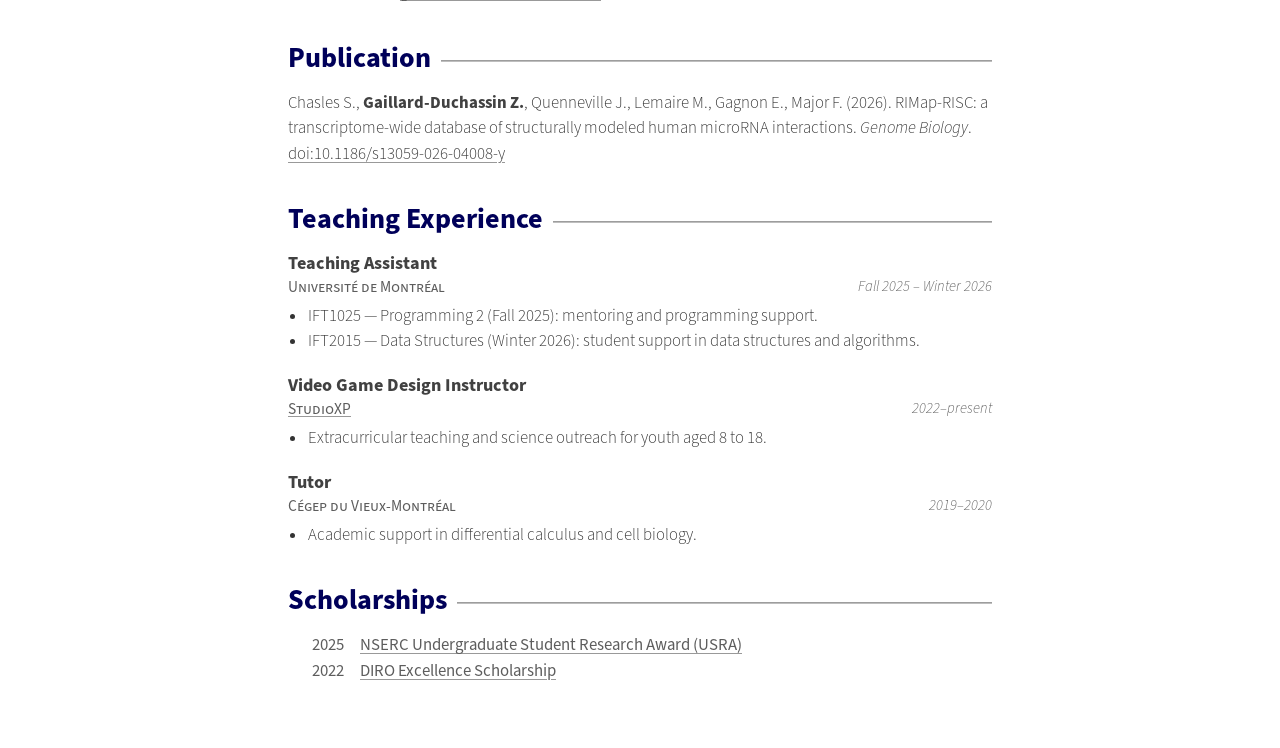
==== commit 86aefddc: "Drop TypeScript from skills Co-Authored-By: Claude Opus 5.5 <noreply@anthropic.com>" ====
--- a/en/index.html
+++ b/en/index.html
@@ -118,7 +118,7 @@
   <section id="competences">
     <h2>Skills</h2>
     <dl class="skills">
-      <div><dt>Programming</dt><dd><span class="tag" data-skill="java">Java</span> • <span class="tag" data-skill="python">Python</span> • <span class="tag" data-skill="js">JavaScript/TypeScript</span> • <span class="tag" data-skill="sql">SQL</span> • <span class="tag" data-skill="bash">Bash</span></dd></div>
+      <div><dt>Programming</dt><dd><span class="tag" data-skill="java">Java</span> • <span class="tag" data-skill="python">Python</span> • <span class="tag" data-skill="js">JavaScript</span> • <span class="tag" data-skill="sql">SQL</span> • <span class="tag" data-skill="bash">Bash</span></dd></div>
       <div><dt>Optimization / OR</dt><dd><span class="tag" data-skill="plne">LP/ILP</span> • <span class="tag" data-skill="colgen">Column generation</span> • <span class="tag" data-skill="bnp">Branch-and-price</span> • <span class="tag" data-skill="ortools">Google OR-Tools</span></dd></div>
       <div><dt>Web</dt><dd><span class="tag" data-skill="react">React</span> • <span class="tag" data-skill="rest">REST APIs</span></dd></div>
       <div><dt>Tools</dt><dd><span class="tag" data-skill="git">Git/GitHub</span> • <span class="tag" data-skill="gha">GitHub Actions</span> • <span class="tag" data-skill="maven">Maven</span> • <span class="tag" data-skill="junit">JUnit</span> • <span class="tag" data-skill="linux">Linux</span> • <span class="tag" data-skill="jupyter">Jupyter</span> • <span class="tag" data-skill="latex">LaTeX</span></dd></div>
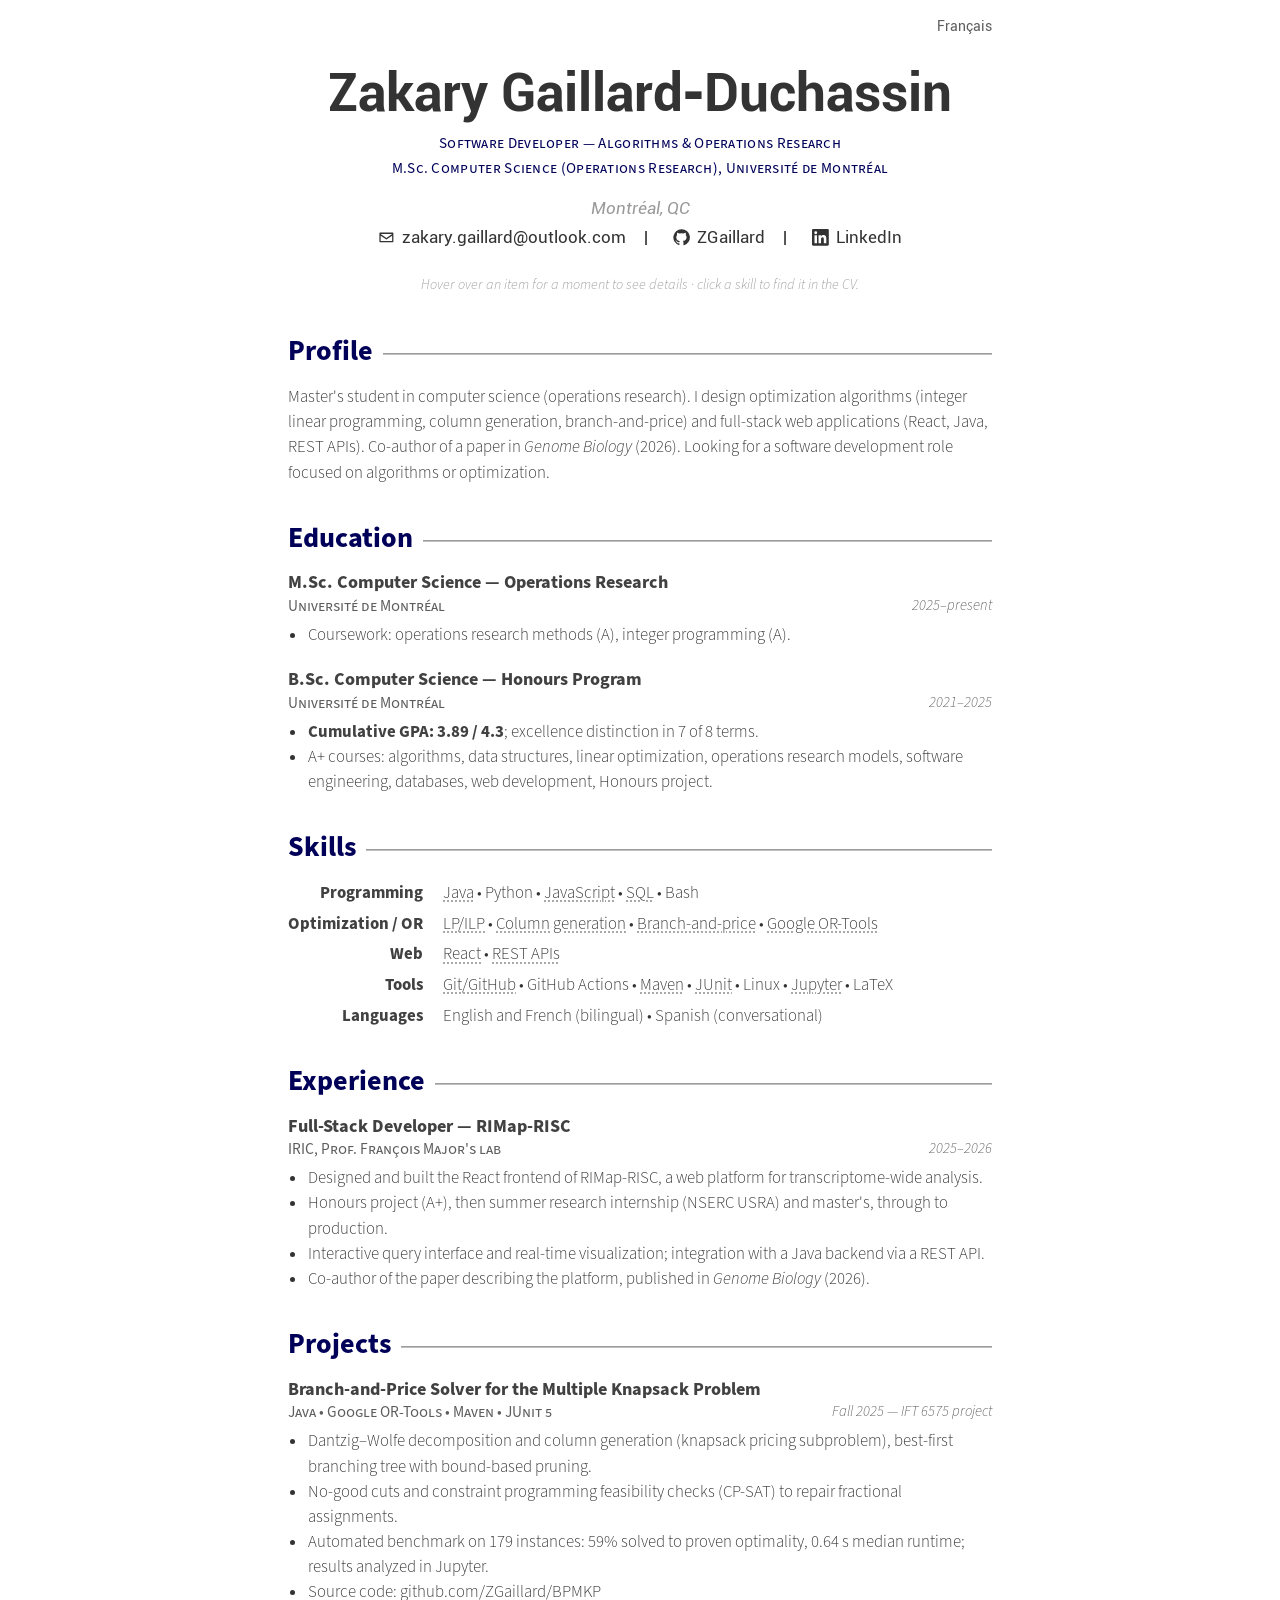
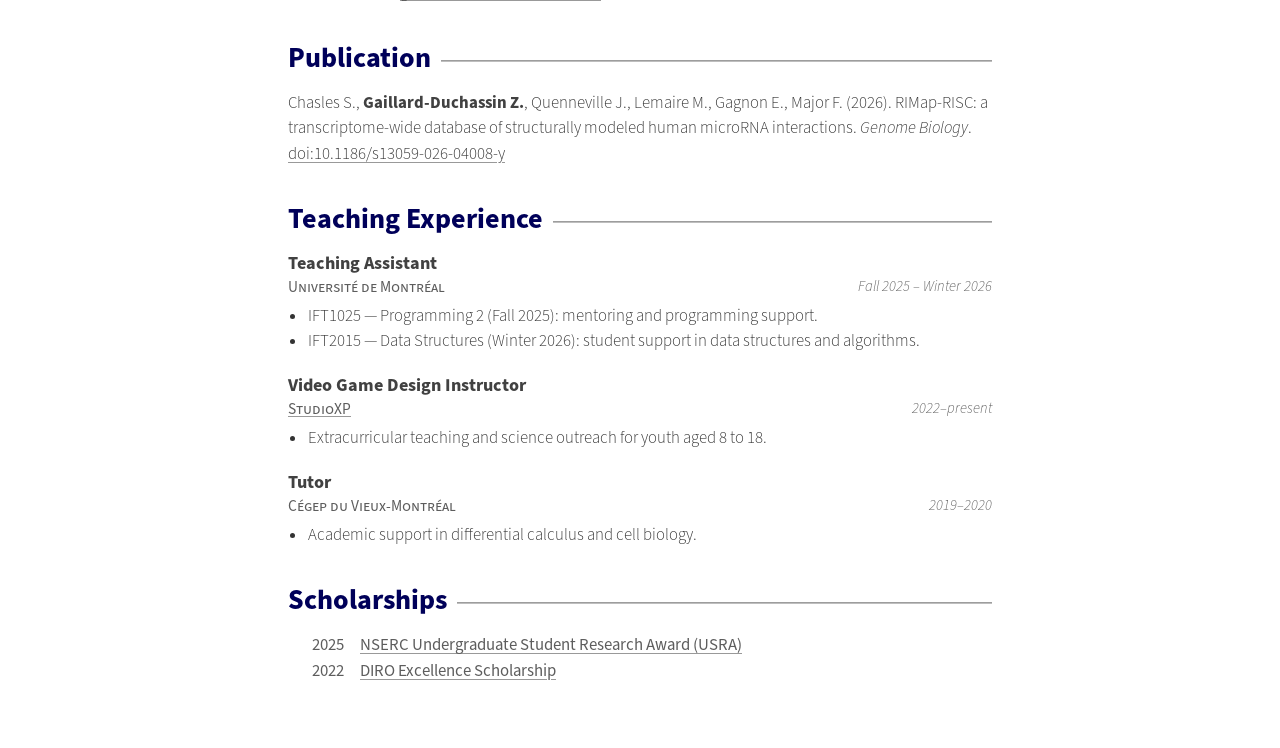
==== commit b4761fe0: "Add IFT 6551 grade (A) Co-Authored-By: Claude Opus 5.5 <noreply@anthropic.com>" ====
--- a/en/index.html
+++ b/en/index.html
@@ -70,13 +70,13 @@
         <p class="date"><time>2025</time>–present</p>
       </div>
       <ul>
-        <li>Coursework: operations research methods, integer programming.</li>
+        <li>Coursework: operations research methods (A), integer programming (A).</li>
       </ul>
       <div class="more" id="msc-more"><div class="more-inner">
         <table class="courses">
           <caption>Graduate courses</caption>
           <tr><td>IFT 6575</td><td>Operations Research Methods (project: branch-and-price solver)</td><td class="grade">A</td></tr>
-          <tr><td>IFT 6551</td><td>Integer Programming</td><td class="grade"></td></tr>
+          <tr><td>IFT 6551</td><td>Integer Programming</td><td class="grade">A</td></tr>
         </table>
         <p>Department of Computer Science and Operations Research (DIRO), operations research specialization.</p>
       </div></div>
